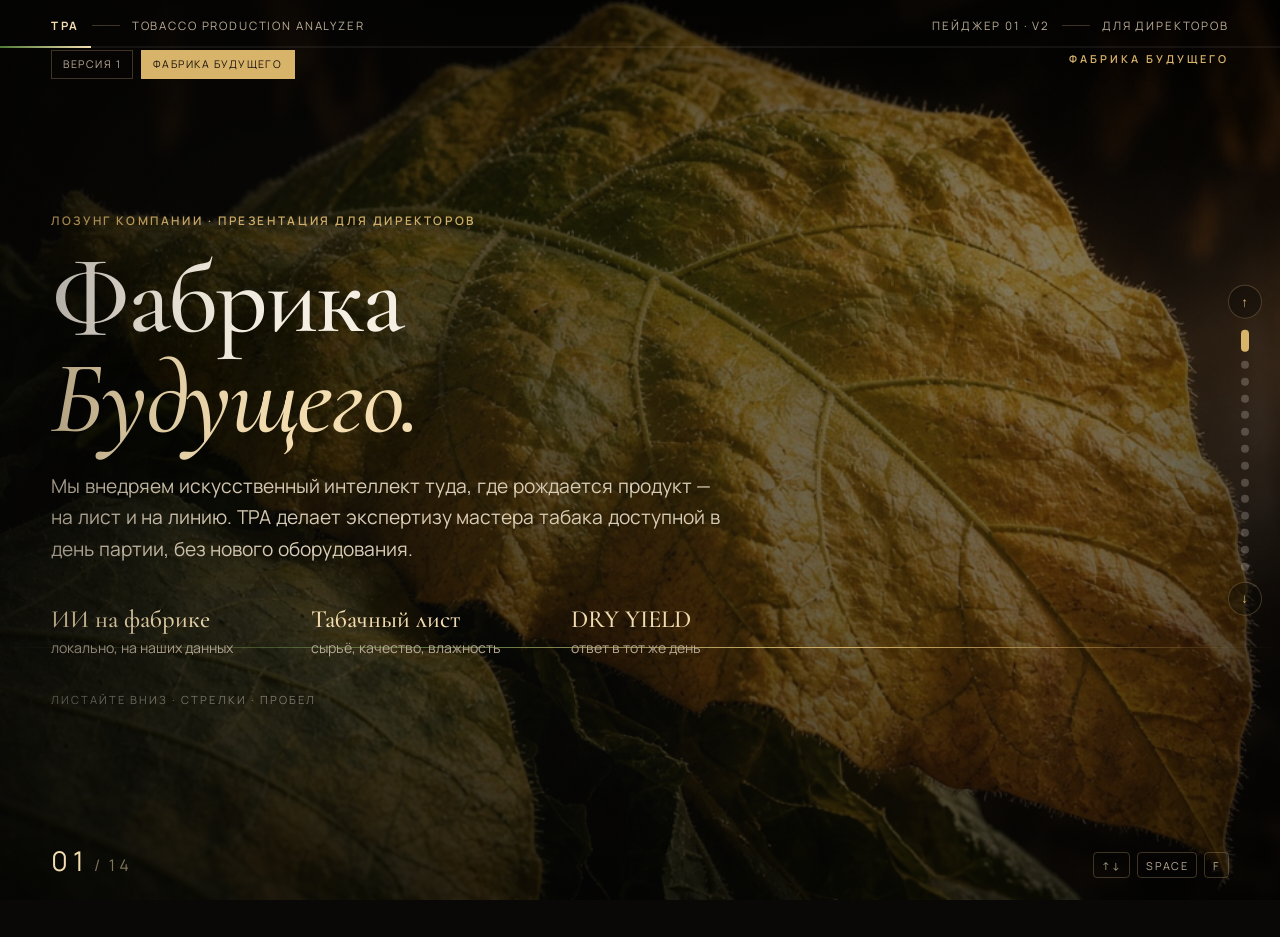
==== fabrika-buduschego.html @ acddf552 "Add Factory of the Future director deck with tobacco-leaf photography Second HTML version sells TPA " ====
<!DOCTYPE html>
<html lang="ru">
  <head>
    <meta charset="UTF-8" />
    <meta name="viewport" content="width=device-width, initial-scale=1.0" />
    <title>TPA · Фабрика Будущего · Для директоров</title>
    <meta
      name="description"
      content="Фабрика Будущего: TPA внедряет искусственный интеллект на табачной фабрике. Опыт чтения листа — в один клик."
    />
    <link rel="preconnect" href="https://fonts.googleapis.com" />
    <link rel="preconnect" href="https://fonts.gstatic.com" crossorigin />
    <link
      href="https://fonts.googleapis.com/css2?family=Cormorant+Garamond:ital,wght@0,400;0,500;0,600;0,700;1,400;1,500&family=Manrope:wght@400;500;600;700&display=swap"
      rel="stylesheet"
    />
    <link rel="stylesheet" href="assets/css/pager.css" />
    <link rel="stylesheet" href="assets/css/pager-future.css" />
    <link
      rel="icon"
      href="data:image/svg+xml,%3Csvg xmlns='http://www.w3.org/2000/svg' viewBox='0 0 64 64'%3E%3Crect width='64' height='64' rx='10' fill='%23090806'/%3E%3Ctext x='32' y='42' text-anchor='middle' font-family='Georgia' font-size='22' fill='%23d4b07a'%3ETPA%3C/text%3E%3C/svg%3E"
    />
  </head>
  <body class="future">
    <div class="noise" aria-hidden="true"></div>
    <div class="vignette" aria-hidden="true"></div>

    <header class="chrome">
      <div class="chrome__brand">
        <span class="mark">TPA</span>
        <span class="chrome__sep"></span>
        <span>Tobacco Production Analyzer</span>
      </div>
      <div class="chrome__meta">
        <span>Пейджер 01 · v2</span>
        <span class="chrome__sep"></span>
        <span>Для директоров</span>
      </div>
      <div class="progress" aria-hidden="true">
        <i class="progress__bar"></i>
      </div>
    </header>

    <nav class="versions" aria-label="Версии презентации">
      <a href="index.html">Версия 1</a>
      <a href="fabrika-buduschego.html" class="is-on">Фабрика Будущего</a>
    </nav>
    <p class="slogan-mark">Фабрика Будущего</p>

    <aside class="rail" aria-label="Навигация по слайдам">
      <button class="rail__btn" data-nav="prev" aria-label="Предыдущий слайд">↑</button>
      <ol class="dots"></ol>
      <button class="rail__btn" data-nav="next" aria-label="Следующий слайд">↓</button>
    </aside>

    <div class="counter" aria-live="polite">
      <span class="counter__now">01</span>
      <span class="counter__slash">/</span>
      <span class="counter__all">13</span>
    </div>

    <main class="deck" id="deck">
      <section class="slide is-active" data-theme="hero" data-title="Фабрика Будущего">
        <div class="slide__bg kenburns bg2-hero"></div>
        <div class="slide__veil veil--heavy"></div>
        <div class="ai-line" aria-hidden="true"></div>
        <div class="slide__inner cover">
          <p class="eyebrow reveal" style="--d: 0.05s">Лозунг компании · Презентация для директоров</p>
          <h1 class="display reveal" style="--d: 0.16s">
            Фабрика<br /><em>Будущего.</em>
          </h1>
          <p class="lead reveal" style="--d: 0.34s">
            Мы внедряем искусственный интеллект туда, где рождается продукт — на лист и на линию.
            TPA делает экспертизу мастера табака доступной в день партии, без нового оборудования.
          </p>
          <div class="cover__meta reveal leaf-chip" style="--d: 0.5s">
            <div>
              <strong>ИИ на фабрике</strong>
              <span>локально, на наших данных</span>
            </div>
            <div>
              <strong>Табачный лист</strong>
              <span>сырьё, качество, влажность</span>
            </div>
            <div>
              <strong>DRY YIELD</strong>
              <span>ответ в тот же день</span>
            </div>
          </div>
          <p class="hint reveal" style="--d: 0.7s">Листайте вниз · стрелки · пробел</p>
        </div>
      </section>

      <section class="slide" data-theme="leaf" data-title="Лист">
        <div class="slide__bg kenburns bg2-field"></div>
        <div class="slide__veil veil--mid"></div>
        <div class="slide__inner split">
          <div>
            <p class="eyebrow reveal">01 · Мы табачная компания</p>
            <h2 class="reveal" style="--d: 0.12s">Всё начинается с листа.</h2>
            <p class="body reveal" style="--d: 0.24s">
              Происхождение, текстура, влажность, как лист ведёт себя в сушилке — это не «ещё один параметр».
              Это продукт. Фабрика Будущего умеет читать лист так же внимательно, как мастер, и делает это по каждой партии.
            </p>
          </div>
          <ul class="ticks reveal" style="--d: 0.32s">
            <li>Лист задаёт Yield ещё до входа на линию</li>
            <li>Одинаковое сырьё может быть переработано по-разному</li>
            <li>Вопрос «линия или лот?» должен закрываться за минуту</li>
            <li>ИИ не заменяет мастера — он несёт его глаз на каждую смену</li>
          </ul>
        </div>
      </section>

      <section class="slide" data-theme="problem" data-title="Типичный день">
        <div class="slide__bg kenburns bg2-cure"></div>
        <div class="slide__veil veil--mid"></div>
        <div class="slide__inner split">
          <div>
            <p class="eyebrow reveal">02 · Пока ИИ не включён</p>
            <h2 class="reveal" style="--d: 0.12s">Партия закончилась.<br />DRY Yield не в норме.</h2>
            <p class="body reveal" style="--d: 0.24s">
              Дальше знакомый цикл без искусственного интеллекта: база, Excel, поиск «той самой» партии, очередь к эксперту.
              Фабрика Будущего так не работает.
            </p>
          </div>
          <ol class="cycle reveal" style="--d: 0.32s">
            <li><span>01</span>Выгрузка и Excel</li>
            <li><span>02</span>Вспомнить, что смотреть на листе и на линии</li>
            <li><span>03</span>Спросить коллегу, если он в Control Room</li>
            <li class="cycle__fail"><span>04</span>Если нет — опыт листа начинается с нуля</li>
          </ol>
        </div>
      </section>

      <section class="slide" data-theme="paid" data-title="Данные">
        <div class="slide__bg kenburns slow bg2-ai"></div>
        <div class="slide__veil veil--heavy"></div>
        <div class="slide__inner">
          <p class="eyebrow reveal">03 · Инфраструктура уже есть</p>
          <h2 class="reveal" style="--d: 0.1s">Лист уже оцифрован.<br />ИИ его ещё не читает.</h2>
          <div class="stats">
            <article class="stat reveal" style="--d: 0.2s">
              <div class="stat__n" data-count="150" data-suffix="+">0</div>
              <p>параметров партии уже пишутся: сушка, влажность листа, газ, напыление, лоты</p>
            </article>
            <article class="stat reveal" style="--d: 0.32s">
              <div class="stat__n" data-count="15" data-prefix="~">0</div>
              <p>показателей смотрим глазами. Остальные 130+ — слепая зона Фабрики Будущего</p>
            </article>
            <article class="stat reveal" style="--d: 0.44s">
              <div class="stat__n muted-n">AI</div>
              <p>TPA ставит локальную модель на эти данные — без облака и без нового железа</p>
            </article>
          </div>
        </div>
      </section>

      <section class="slide" data-theme="gap" data-title="Три элемента">
        <div class="slide__veil veil--solid"></div>
        <div class="slide__inner">
          <p class="eyebrow reveal">04 · Формула Фабрики Будущего</p>
          <h2 class="reveal" style="--d: 0.12s">Лист. Данные. Искусственный интеллект.</h2>
          <div class="triad">
            <article class="card reveal" style="--d: 0.22s">
              <span class="card__k">01</span>
              <h3>Табачный лист</h3>
              <p>Лоты, происхождение, текстура, влажность. То, из чего делается Yield и качество.</p>
            </article>
            <article class="card reveal" style="--d: 0.34s">
              <span class="card__k">02</span>
              <h3>Данные линии</h3>
              <p>PSS4, кубы ODC, PPL — уже оплачены. 150+ параметров по каждой партии.</p>
            </article>
            <article class="card card--gold reveal" style="--d: 0.46s">
              <span class="card__k">03</span>
              <h3>TPA · ИИ</h3>
              <p>Соединяет лист и линию. Отвечает как коллега: гипотеза, исключения, уверенность.</p>
            </article>
          </div>
        </div>
      </section>

      <section class="slide" data-theme="what" data-title="ИИ на фабрике">
        <div class="slide__bg kenburns bg2-brief"></div>
        <div class="slide__veil veil--mid"></div>
        <div class="slide__inner split">
          <div>
            <p class="eyebrow reveal">05 · Как внедряем ИИ</p>
            <h2 class="reveal" style="--d: 0.12s">Не пилот в облаке. ИИ на рабочем месте цеха.</h2>
            <p class="body reveal" style="--d: 0.24s">
              TPA — локальное веб-приложение. Модель не уходит в интернет. Она видит партию, наши описания 150+ параметров,
              документы PR-OM и уроки мастеров по листу. Это и есть искусственный интеллект Фабрики Будущего.
            </p>
          </div>
          <ul class="ticks reveal" style="--d: 0.32s">
            <li>Запуск в браузере на рабочем месте</li>
            <li>Прямой доступ к MSSQL, PSS4, ODC, PPL</li>
            <li>Одна партия — один экран, включая лоты листа</li>
            <li>Сравнение 14 партий смеси за десять секунд</li>
            <li>AI-разбор на языке производства, не общих фраз</li>
          </ul>
        </div>
      </section>

      <section class="slide" data-theme="money" data-title="Четыре вопроса">
        <div class="slide__veil veil--solid"></div>
        <div class="slide__inner">
          <p class="eyebrow reveal">06 · Зачем ИИ директорам</p>
          <h2 class="reveal" style="--d: 0.1s">Четыре денежных вопроса вокруг листа.</h2>
          <p class="body reveal" style="--d: 0.2s">Фабрика Будущего отвечает на них в день партии — не в конце месяца.</p>
          <div class="quad">
            <article class="q reveal" style="--d: 0.26s">
              <em>01</em>
              <h3>DRY YIELD</h3>
              <p>Сколько листа дошло до выхода. Каждый потерянный пункт — сырьё, энергия, мощность.</p>
            </article>
            <article class="q reveal" style="--d: 0.36s">
              <em>02</em>
              <h3>Качество</h3>
              <p>Что на листе и на линии отличало партию от нормальных — по 150+ параметрам.</p>
            </article>
            <article class="q reveal" style="--d: 0.46s">
              <em>03</em>
              <h3>Влага листа</h3>
              <p>Если влагомер «уходит», сушка работает не по листу. Калибровка становится таблицей.</p>
            </article>
            <article class="q reveal" style="--d: 0.56s">
              <em>04</em>
              <h3>Лоты листа</h3>
              <p>«Линия виновата или сырьё?» Происхождение и текстура — рядом с процессом.</p>
            </article>
          </div>
        </div>
      </section>

      <section class="slide" data-theme="yield" data-title="DRY YIELD">
        <div class="slide__bg kenburns bg2-inspect"></div>
        <div class="slide__veil veil--mid"></div>
        <div class="slide__inner split">
          <div>
            <p class="eyebrow reveal">07 · Главный KPI цеха</p>
            <h2 class="reveal" style="--d: 0.12s">ИИ читает Yield, пока лист ещё в памяти смены.</h2>
            <p class="body reveal" style="--d: 0.24s">
              Соотношение полученного табака (к 0% влажности) к загруженному листу. TPA показывает отклонение, гипотезу
              и основания — пока открывается браузер.
            </p>
          </div>
          <ul class="ticks reveal" style="--d: 0.3s">
            <li>Yield партии сразу в списке, не в месячном отчёте</li>
            <li>ИИ говорит, где мы от цели смеси</li>
            <li>Связи секций и параметры вне цели — не гадание</li>
            <li>Отдельно: что точно не причина</li>
            <li>Сравнение с хорошей партией того же листа</li>
          </ul>
        </div>
      </section>

      <section class="slide" data-theme="pillars" data-title="Качество · Влага · Лоты">
        <div class="slide__veil veil--solid"></div>
        <div class="slide__inner">
          <p class="eyebrow reveal">08 · Три рычага на листе</p>
          <h2 class="reveal" style="--d: 0.1s">Качество. Влажность. Происхождение.</h2>
          <div class="pillars">
            <article class="pillar reveal" style="--d: 0.2s">
              <div class="pillar__photo bg2-inspect"></div>
              <h3>Качество листа</h3>
              <p>
                Цели В ЦЕЛИ / ВНЕ ЦЕЛИ. Ручные правки оператора помечены. Проблемная партия сравнивается с эталонной —
                только значимые отличия.
              </p>
            </article>
            <article class="pillar reveal" style="--d: 0.34s">
              <div class="pillar__photo bg2-moisture"></div>
              <h3>Влажность листа</h3>
              <p>
                Пробы тримовки против лаборатории QA. Расхождение от 0,2% — уже величина коррекции влагомера.
                Тихий параметр, который двигает и качество, и Yield.
              </p>
            </article>
            <article class="pillar reveal" style="--d: 0.48s">
              <div class="pillar__photo bg2-lots"></div>
              <h3>Лоты листа</h3>
              <p>
                Происхождение, текстура, вес — в той же таблице, что процесс. Сначала «лист был одинаковым?»,
                потом технические причины.
              </p>
            </article>
          </div>
        </div>
      </section>

      <section class="slide" data-theme="shift" data-title="Было / Стало">
        <div class="slide__veil veil--solid"></div>
        <div class="slide__inner">
          <p class="eyebrow reveal">09 · Что меняет ИИ</p>
          <h2 class="reveal" style="--d: 0.1s">Мастер листа больше не заложника календаря.</h2>
          <div class="table reveal" style="--d: 0.22s">
            <div class="table__head">
              <span>Было</span>
              <span>Фабрика Будущего</span>
            </div>
            <div class="table__row">
              <span>30–60 минут на подготовку данных</span>
              <span>1 клик, секунды</span>
            </div>
            <div class="table__row">
              <span>Сравнение партий — часы в Excel</span>
              <span>1–2 минуты, включая AI и экспорт</span>
            </div>
            <div class="table__row">
              <span>«Что смотреть на листе?» — спросить эксперта</span>
              <span>ИИ сам расставляет приоритеты</span>
            </div>
            <div class="table__row">
              <span>Ответ, когда эксперт свободен</span>
              <span>Ответ в любой момент, с аргументами</span>
            </div>
            <div class="table__row">
              <span>Знание листа живёт в двух-трёх головах</span>
              <span>Полный лог анализов и уроков</span>
            </div>
            <div class="table__row">
              <span>Новичок 3–6 месяцев нащупывает базу</span>
              <span>Система объясняет лист и линию в работе</span>
            </div>
          </div>
        </div>
      </section>

      <section class="slide" data-theme="steps" data-title="Три шага">
        <div class="slide__bg kenburns bg2-ai"></div>
        <div class="slide__veil veil--heavy"></div>
        <div class="slide__inner">
          <p class="eyebrow reveal">10 · Как ИИ работает в смене</p>
          <h2 class="reveal" style="--d: 0.1s">Три шага. Лист и линия на одном экране.</h2>
          <div class="steps">
            <article class="step reveal" style="--d: 0.22s">
              <span>01</span>
              <h3>Вижу партию и лист</h3>
              <p>
                Период, смесь, партия. Секции линии, цель PPL, ручные правки, лоты листа, пробы влагомеров. Ноль запросов.
              </p>
            </article>
            <article class="step reveal" style="--d: 0.36s">
              <span>02</span>
              <h3>Сравниваю за секунды</h3>
              <p>
                Две, пять, четырнадцать партий. Отличия по процессу и по сырью. Полдня Excel — десять секунд.
              </p>
            </article>
            <article class="step reveal" style="--d: 0.5s">
              <span>03</span>
              <h3>Спрашиваю ИИ как коллегу</h3>
              <p>
                Локальная модель + описания параметров + уроки по листу. Гипотеза, исключения, уверенность. Без выдумок.
              </p>
            </article>
          </div>
        </div>
      </section>

      <section class="slide" data-theme="trust" data-title="Доверие">
        <div class="slide__bg kenburns bg2-brief"></div>
        <div class="slide__veil veil--mid"></div>
        <div class="slide__inner">
          <p class="eyebrow reveal">11 · ИИ, которому можно отдать смену</p>
          <h2 class="reveal" style="--d: 0.1s">Он понимает производство — потому что учится на нашем листе.</h2>
          <div class="triad">
            <article class="card reveal" style="--d: 0.22s">
              <span class="card__k">I</span>
              <h3>Не из интернета</h3>
              <p>Нет доступа в сеть. Только эта партия, наши правила, наши описания листа и наши уроки.</p>
            </article>
            <article class="card reveal" style="--d: 0.34s">
              <span class="card__k">II</span>
              <h3>Не чёрный ящик</h3>
              <p>У каждой гипотезы — параметры-основания. Анализ воспроизводим. Данные сохранены.</p>
            </article>
            <article class="card card--gold reveal" style="--d: 0.46s">
              <span class="card__k">III</span>
              <h3>Судья — мастер</h3>
              <p>
                Любой вывод можно поправить. Подтверждённые уроки входят в базу. Через месяц ИИ знает наши типовые
                проблемы по листу лучше нового сотрудника.
              </p>
            </article>
          </div>
        </div>
      </section>

      <section class="slide" data-theme="road" data-title="Дальше">
        <div class="slide__veil veil--solid"></div>
        <div class="slide__inner split road">
          <div>
            <p class="eyebrow reveal">12 · Дорожная карта Фабрики Будущего</p>
            <h2 class="reveal" style="--d: 0.1s">Сначала быстрый разбор. Затем ИИ, который предупреждает.</h2>
            <p class="body reveal" style="--d: 0.22s">
              Все шаги — на уже собранных данных листа и линии. Не новое железо. Фокус интеллекта.
            </p>
          </div>
          <ol class="roadmap reveal" style="--d: 0.3s">
            <li>
              <strong>Прогноз DRY Yield в середине партии</strong>
              <span>пока лист ещё можно спасти</span>
            </li>
            <li>
              <strong>Контроль стабильности</strong>
              <span>дрейф параметров до брака</span>
            </li>
            <li>
              <strong>Скрытые зависимости листа и линии</strong>
              <span>какие из 150+ параметров двигают Yield</span>
            </li>
            <li>
              <strong>Перенос удачной комбинации</strong>
              <span>на следующую партию с тем же сырьём</span>
            </li>
            <li>
              <strong>IS / ET и Kitchen</strong>
              <span>досыпки, соусы и ароматы — уже есть в данных</span>
            </li>
          </ol>
        </div>
      </section>

      <section class="slide" data-theme="close" data-title="Решение">
        <div class="slide__bg kenburns bg2-factory"></div>
        <div class="slide__veil veil--heavy"></div>
        <div class="ai-line" aria-hidden="true"></div>
        <p class="watermark" aria-hidden="true">Фабрика Будущего</p>
        <div class="slide__inner cover cover--end">
          <p class="eyebrow reveal">Решение</p>
          <h2 class="display reveal" style="--d: 0.12s">
            Фабрика Будущего<br />начинается с листа.<br /><em>Включим ИИ?</em>
          </h2>
          <p class="lead reveal" style="--d: 0.3s">
            Отдельного периода обучения нет: каждый разобранный кейс по нашему табаку делает модель точнее.
            Данные уже на линии. Лист уже в цехе. Осталось соединить.
          </p>
          <div class="cta-row reveal" style="--d: 0.46s">
            <div class="cta-chip">Локальный ИИ</div>
            <div class="cta-chip">Табачный лист</div>
            <div class="cta-chip">Без нового оборудования</div>
          </div>
          <p class="sign reveal" style="--d: 0.62s">TPA · Фабрика Будущего · Пейджер 1 · v2</p>
        </div>
      </section>
    </main>

    <div class="keys" aria-hidden="true">
      <span>↑↓</span>
      <span>Space</span>
      <span>F</span>
    </div>

    <script src="assets/js/pager.js"></script>
  </body>
</html>
---- assets/css/pager.css ----
:root {
  --bg: #090806;
  --ink: #f6efe3;
  --muted: #b9ab96;
  --gold: #d4b07a;
  --gold-2: #f0d7a8;
  --line: rgba(212, 176, 122, 0.28);
  --glass: rgba(12, 10, 8, 0.55);
  --ease: cubic-bezier(0.22, 1, 0.36, 1);
  --pad: clamp(1.4rem, 4vw, 4.2rem);
}

* {
  box-sizing: border-box;
  margin: 0;
  padding: 0;
}

html,
body {
  height: 100%;
  background: var(--bg);
  color: var(--ink);
  font-family: Manrope, "Segoe UI", sans-serif;
  overflow: hidden;
}

body {
  -webkit-font-smoothing: antialiased;
}

.noise,
.vignette {
  position: fixed;
  inset: 0;
  pointer-events: none;
  z-index: 40;
}

.noise {
  opacity: 0.07;
  background-image: url("data:image/svg+xml,%3Csvg viewBox='0 0 200 200' xmlns='http://www.w3.org/2000/svg'%3E%3Cfilter id='n'%3E%3CfeTurbulence type='fractalNoise' baseFrequency='.85' numOctaves='4' stitchTiles='stitch'/%3E%3C/filter%3E%3Crect width='100%25' height='100%25' filter='url(%23n)'/%3E%3C/svg%3E");
  mix-blend-mode: overlay;
}

.vignette {
  box-shadow: inset 0 0 18vw 4vw rgba(0, 0, 0, 0.55);
}

.chrome {
  position: fixed;
  top: 0;
  left: 0;
  right: 0;
  z-index: 50;
  display: flex;
  justify-content: space-between;
  align-items: center;
  padding: 1.15rem var(--pad) 0.9rem;
  font-size: 0.72rem;
  letter-spacing: 0.16em;
  text-transform: uppercase;
  color: var(--muted);
}

.chrome__brand,
.chrome__meta {
  display: flex;
  align-items: center;
  gap: 0.75rem;
}

.mark {
  color: var(--gold-2);
  font-weight: 700;
  letter-spacing: 0.22em;
}

.chrome__sep {
  width: 28px;
  height: 1px;
  background: var(--line);
}

.versions {
  position: fixed;
  top: 3.15rem;
  left: var(--pad);
  z-index: 55;
  display: flex;
  gap: 0.45rem;
}

.versions a {
  text-decoration: none;
  color: var(--muted);
  border: 1px solid var(--line);
  padding: 0.38rem 0.7rem;
  font-size: 0.66rem;
  letter-spacing: 0.14em;
  text-transform: uppercase;
  background: rgba(9, 8, 6, 0.45);
  backdrop-filter: blur(8px);
}

.versions a.is-on {
  color: #1a140c;
  background: var(--gold);
  border-color: var(--gold);
}

.progress {
  position: absolute;
  left: 0;
  right: 0;
  bottom: 0;
  height: 2px;
  background: rgba(255, 255, 255, 0.06);
}

.progress__bar {
  display: block;
  height: 100%;
  width: 0;
  background: linear-gradient(90deg, #8a5a2b, var(--gold-2));
  transition: width 0.55s var(--ease);
}

.rail {
  position: fixed;
  right: 1.15rem;
  top: 50%;
  transform: translateY(-50%);
  z-index: 50;
  display: flex;
  flex-direction: column;
  align-items: center;
  gap: 0.7rem;
}

.rail__btn {
  width: 34px;
  height: 34px;
  border: 1px solid var(--line);
  background: rgba(9, 8, 6, 0.4);
  color: var(--gold);
  border-radius: 50%;
  cursor: pointer;
  transition: 0.3s var(--ease);
}

.rail__btn:hover {
  background: var(--gold);
  color: #1a140c;
}

.dots {
  list-style: none;
  display: flex;
  flex-direction: column;
  gap: 0.55rem;
}

.dots button {
  width: 8px;
  height: 8px;
  border-radius: 99px;
  border: 0;
  background: rgba(246, 239, 227, 0.22);
  cursor: pointer;
  transition: 0.35s var(--ease);
}

.dots button.is-on {
  height: 22px;
  background: var(--gold);
}

.counter {
  position: fixed;
  left: var(--pad);
  bottom: 1.3rem;
  z-index: 50;
  font-family: Manrope, "Segoe UI", sans-serif;
  font-variant-numeric: tabular-nums;
  letter-spacing: 0.12em;
  color: var(--gold-2);
}

.counter__now {
  font-size: 1.7rem;
}

.counter__slash,
.counter__all {
  opacity: 0.5;
  font-size: 1rem;
}

.keys {
  position: fixed;
  right: var(--pad);
  bottom: 1.35rem;
  z-index: 50;
  display: flex;
  gap: 0.45rem;
  font-size: 0.68rem;
  letter-spacing: 0.14em;
  text-transform: uppercase;
  color: var(--muted);
}

.keys span {
  border: 1px solid var(--line);
  padding: 0.28rem 0.5rem;
  border-radius: 4px;
}

.deck {
  position: relative;
  height: 100%;
}

.slide {
  position: absolute;
  inset: 0;
  opacity: 0;
  visibility: hidden;
  transform: scale(1.04) translateY(18px);
  transition:
    opacity 0.7s var(--ease),
    transform 0.85s var(--ease),
    visibility 0.7s;
  overflow: hidden;
}

.slide.is-active {
  opacity: 1;
  visibility: visible;
  transform: none;
  z-index: 2;
}

.slide.is-exit {
  opacity: 0;
  transform: scale(0.98) translateY(-16px);
}

.slide__bg,
.pillar__photo {
  background-color: #1a140f;
  background-position: center;
  background-size: cover;
  background-repeat: no-repeat;
}

.slide__bg {
  position: absolute;
  inset: -4%;
  filter: saturate(0.92) contrast(1.05);
}

.bg-hero {
  background-image: url("../img/hero-line.jpg");
}
.bg-unused {
  background-image: url("../img/unused-data.jpg");
}
.bg-connector {
  background-image: url("../img/connector.jpg");
}
.bg-ai {
  background-image: url("../img/ai-brief.jpg");
}
.bg-yield {
  background-image: url("../img/dry-yield.jpg");
}
.bg-quality {
  background-image: url("../img/quality.jpg");
}
.bg-moisture {
  background-image: url("../img/moisture.jpg");
}
.bg-lots {
  background-image: url("../img/lots.jpg");
}
.bg-plant {
  background-image: url("../img/plant-dusk.jpg");
}

.kenburns {
  animation: ken 22s ease-in-out infinite alternate;
}

.kenburns.slow {
  animation-duration: 32s;
}

@keyframes ken {
  from {
    transform: scale(1.04) translate3d(-1.2%, 0, 0);
  }
  to {
    transform: scale(1.14) translate3d(1.4%, -1.2%, 0);
  }
}

.slide__veil {
  position: absolute;
  inset: 0;
}

.veil--heavy {
  background:
    linear-gradient(90deg, rgba(9, 8, 6, 0.78) 0%, rgba(9, 8, 6, 0.42) 54%, rgba(9, 8, 6, 0.22) 100%),
    linear-gradient(180deg, rgba(9, 8, 6, 0.22), rgba(9, 8, 6, 0.48));
}

.veil--mid {
  background:
    linear-gradient(105deg, rgba(9, 8, 6, 0.74) 0%, rgba(9, 8, 6, 0.4) 50%, rgba(9, 8, 6, 0.2) 100%);
}

.veil--solid {
  background:
    radial-gradient(1200px 700px at 80% 10%, rgba(154, 78, 42, 0.16), transparent 50%),
    linear-gradient(180deg, #0d0b08, #12100c 60%, #0a0907);
}

.slide__inner {
  position: relative;
  z-index: 2;
  height: 100%;
  padding: clamp(5.2rem, 10vh, 7.2rem) var(--pad) 4.4rem;
  display: flex;
  flex-direction: column;
  justify-content: center;
  max-width: 1360px;
}

.split {
  display: grid;
  grid-template-columns: 1.15fr 0.85fr;
  gap: clamp(1.5rem, 5vw, 4.5rem);
  align-items: center;
}

.cover {
  max-width: 980px;
}

.eyebrow {
  color: var(--gold);
  letter-spacing: 0.22em;
  text-transform: uppercase;
  font-size: 0.74rem;
  font-weight: 600;
  margin-bottom: 1.15rem;
}

h1,
h2,
.display {
  font-family: "Cormorant Garamond", Georgia, serif;
  font-weight: 500;
  line-height: 0.98;
  letter-spacing: -0.02em;
}

.display {
  font-size: clamp(3.4rem, 8vw, 7.4rem);
  margin-bottom: 1.4rem;
}

h2 {
  font-size: clamp(2.3rem, 5vw, 4.3rem);
  margin-bottom: 1.1rem;
}

.display,
h2 {
  text-shadow: 0 10px 40px rgba(0, 0, 0, 0.45);
}

em {
  font-style: italic;
  color: var(--gold-2);
}

.lead,
.body {
  color: #d8cbb4;
  font-size: clamp(1.02rem, 1.5vw, 1.22rem);
  line-height: 1.65;
  max-width: 42rem;
  word-spacing: 0.04em;
}

.cover__meta {
  display: grid;
  grid-template-columns: repeat(3, minmax(0, 1fr));
  gap: 1.2rem;
  margin-top: 2.4rem;
  max-width: 760px;
}

.cover__meta strong {
  display: block;
  font-family: "Cormorant Garamond", Georgia, serif;
  font-size: 1.55rem;
  color: var(--gold-2);
  font-weight: 500;
}

.cover__meta span {
  display: block;
  margin-top: 0.25rem;
  color: var(--muted);
  font-size: 0.88rem;
}

.hint,
.sign {
  margin-top: 2.2rem;
  letter-spacing: 0.18em;
  text-transform: uppercase;
  font-size: 0.7rem;
  color: rgba(246, 239, 227, 0.45);
}

.cycle {
  list-style: none;
  border-left: 1px solid var(--line);
}

.cycle li {
  display: flex;
  gap: 1rem;
  align-items: center;
  padding: 0.95rem 0 0.95rem 1.2rem;
  border-bottom: 1px solid rgba(212, 176, 122, 0.12);
  font-size: 1.02rem;
}

.cycle span {
  font-family: "Cormorant Garamond", Georgia, serif;
  color: var(--gold);
  width: 1.6rem;
}

.cycle__fail {
  color: #f0d0b0;
}

.stats {
  display: grid;
  grid-template-columns: repeat(3, 1fr);
  gap: 1.2rem;
  margin-top: 2.3rem;
}

.stat,
.card,
.q,
.pillar,
.step {
  background: rgba(255, 255, 255, 0.03);
  border: 1px solid var(--line);
  padding: 1.35rem 1.3rem 1.25rem;
  backdrop-filter: blur(10px);
}

.stat__n,
.muted-n {
  font-family: "Cormorant Garamond", Georgia, serif;
  font-size: clamp(3rem, 6vw, 4.6rem);
  line-height: 0.9;
  color: var(--gold-2);
  margin-bottom: 0.85rem;
}

.stat p,
.card p,
.q p,
.pillar p,
.step p {
  color: var(--muted);
  line-height: 1.55;
  font-size: 0.95rem;
}

.triad,
.quad,
.pillars,
.steps {
  display: grid;
  gap: 1rem;
  margin-top: 1.8rem;
}

.triad {
  grid-template-columns: repeat(3, 1fr);
}

.quad {
  grid-template-columns: repeat(4, 1fr);
}

.card__k,
.q em,
.step span {
  display: block;
  color: var(--gold);
  letter-spacing: 0.16em;
  font-size: 0.78rem;
  margin-bottom: 0.85rem;
  font-style: normal;
}

h3 {
  font-family: "Cormorant Garamond", Georgia, serif;
  font-size: 1.7rem;
  font-weight: 500;
  margin-bottom: 0.65rem;
}

.card--gold {
  background: linear-gradient(180deg, rgba(212, 176, 122, 0.16), rgba(212, 176, 122, 0.05));
  border-color: rgba(240, 215, 168, 0.45);
}

.ticks {
  list-style: none;
  display: grid;
  gap: 0.85rem;
}

.ticks li {
  position: relative;
  padding: 0.85rem 0.9rem 0.85rem 2.3rem;
  border: 1px solid var(--line);
  background: var(--glass);
}

.ticks li::before {
  content: "";
  position: absolute;
  left: 0.9rem;
  top: 1.15rem;
  width: 8px;
  height: 8px;
  border-radius: 50%;
  background: var(--gold);
  box-shadow: 0 0 12px var(--gold);
}

.pillars {
  grid-template-columns: repeat(3, 1fr);
}

.pillar {
  padding: 0;
  overflow: hidden;
}

.pillar__photo {
  height: 170px;
  filter: saturate(0.95);
}

.pillar h3,
.pillar p {
  padding-left: 1.15rem;
  padding-right: 1.15rem;
}

.pillar h3 {
  margin-top: 1.05rem;
}

.pillar p {
  padding-bottom: 1.2rem;
}

.table {
  margin-top: 1.5rem;
  border: 1px solid var(--line);
}

.table__head,
.table__row {
  display: grid;
  grid-template-columns: 1fr 1fr;
}

.table__head {
  padding: 0.85rem 1.2rem;
  letter-spacing: 0.16em;
  text-transform: uppercase;
  font-size: 0.72rem;
  color: var(--gold);
  background: rgba(212, 176, 122, 0.08);
}

.table__row {
  padding: 0.95rem 1.2rem;
  border-top: 1px solid rgba(212, 176, 122, 0.12);
  color: var(--muted);
}

.table__row span:last-child {
  color: var(--ink);
}

.steps {
  grid-template-columns: repeat(3, 1fr);
}

.step span {
  font-family: "Cormorant Garamond", Georgia, serif;
  font-size: 1.8rem;
  letter-spacing: 0.08em;
}

.roadmap {
  list-style: none;
}

.roadmap li {
  padding: 0.9rem 0;
  border-bottom: 1px solid rgba(212, 176, 122, 0.14);
  display: grid;
  gap: 0.2rem;
}

.roadmap strong {
  font-family: "Cormorant Garamond", Georgia, serif;
  font-size: 1.35rem;
  font-weight: 500;
}

.roadmap span {
  color: var(--muted);
  font-size: 0.92rem;
}

.cta-row {
  display: flex;
  flex-wrap: wrap;
  gap: 0.7rem;
  margin-top: 2rem;
}

.cta-chip {
  border: 1px solid var(--gold);
  color: var(--gold-2);
  padding: 0.7rem 1rem;
  letter-spacing: 0.12em;
  text-transform: uppercase;
  font-size: 0.72rem;
}

.reveal {
  opacity: 0;
  transform: translateY(22px);
  filter: blur(6px);
  transition:
    opacity 0.8s var(--ease),
    transform 0.8s var(--ease),
    filter 0.8s var(--ease);
  transition-delay: var(--d, 0s);
}

.slide.is-active .reveal {
  opacity: 1;
  transform: none;
  filter: none;
}

@media (max-width: 980px) {
  .split,
  .stats,
  .triad,
  .quad,
  .pillars,
  .steps,
  .cover__meta,
  .table__head,
  .table__row {
    grid-template-columns: 1fr;
  }

  .rail,
  .keys {
    display: none;
  }

  .versions {
    top: auto;
    bottom: 3.4rem;
    left: 1rem;
  }

  .slide__inner {
    padding-top: 5.4rem;
    overflow: auto;
  }

  .pillar__photo {
    height: 140px;
  }

  .display {
    font-size: clamp(2.6rem, 12vw, 4rem);
  }
}
---- assets/css/pager-future.css ----
body.future {
  --gold: #d8b36a;
  --gold-2: #f3ddb0;
  --leaf: #8fbf6a;
}

.slogan-mark {
  position: fixed;
  right: var(--pad);
  top: 3.2rem;
  z-index: 55;
  color: var(--gold);
  letter-spacing: 0.28em;
  text-transform: uppercase;
  font-size: 0.68rem;
  font-weight: 600;
}

.future .progress__bar {
  background: linear-gradient(90deg, #4f7a38, var(--gold-2));
}

.watermark {
  position: absolute;
  right: -2rem;
  bottom: 8%;
  font-family: "Cormorant Garamond", Georgia, serif;
  font-size: clamp(4rem, 12vw, 10rem);
  color: rgba(243, 221, 176, 0.05);
  letter-spacing: -0.04em;
  pointer-events: none;
  white-space: nowrap;
  transform: rotate(-8deg);
}

.ai-line {
  position: absolute;
  inset: auto 0 28% 0;
  height: 1px;
  background: linear-gradient(90deg, transparent, rgba(143, 191, 106, 0.55), var(--gold), transparent);
  animation: pulse 3.4s ease-in-out infinite;
  pointer-events: none;
}

@keyframes pulse {
  0%,
  100% {
    opacity: 0.25;
    transform: scaleX(0.85);
  }
  50% {
    opacity: 1;
    transform: scaleX(1);
  }
}

.bg2-hero {
  background-image: url("../img/v2/leaf-hero.jpg");
}
.bg2-field {
  background-image: url("../img/v2/leaf-field.jpg");
}
.bg2-inspect {
  background-image: url("../img/v2/leaf-inspect.jpg");
}
.bg2-cure {
  background-image: url("../img/v2/leaf-cure.jpg");
}
.bg2-ai {
  background-image: url("../img/v2/leaf-ai.jpg");
}
.bg2-lots {
  background-image: url("../img/v2/leaf-lots.jpg");
}
.bg2-moisture {
  background-image: url("../img/v2/leaf-moisture.jpg");
}
.bg2-factory {
  background-image: url("../img/v2/leaf-factory.jpg");
}
.bg2-brief {
  background-image: url("../img/v2/leaf-brief.jpg");
}

.future .card--gold {
  background: linear-gradient(180deg, rgba(143, 191, 106, 0.14), rgba(212, 176, 122, 0.08));
  border-color: rgba(143, 191, 106, 0.4);
}

.future .cta-chip {
  border-color: rgba(143, 191, 106, 0.65);
}

.leaf-chip strong {
  color: var(--gold-2);
}

@media (max-width: 980px) {
  .slogan-mark {
    display: none;
  }

  .versions {
    top: auto;
    bottom: 3.4rem;
    left: 1rem;
  }
}
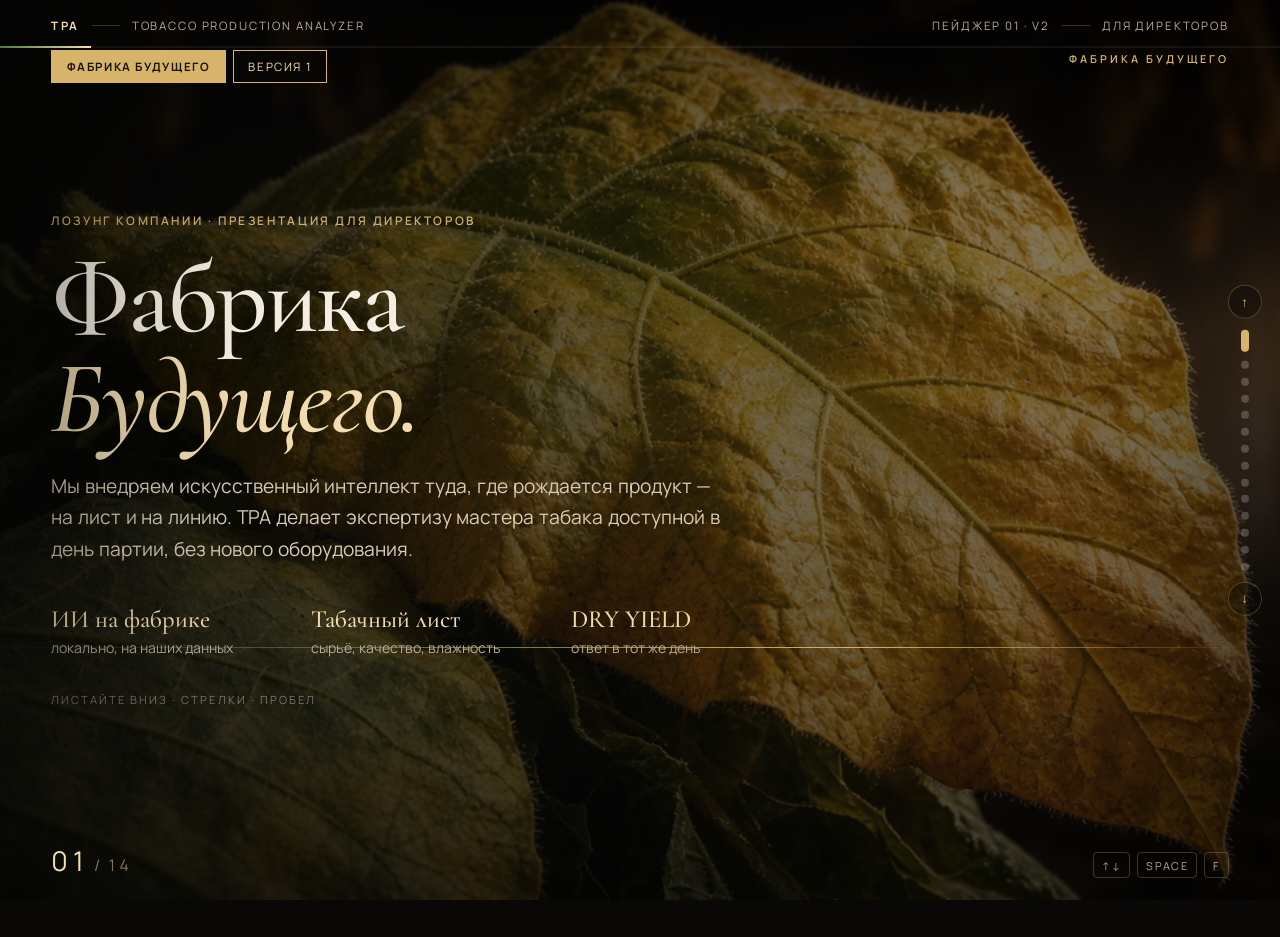
==== commit 4aea534f: "Make Factory of the Future the default presentation index.html now opens the tobacco-leaf / AI deck." ====
--- a/fabrika-buduschego.html
+++ b/fabrika-buduschego.html
@@ -2,458 +2,14 @@
 <html lang="ru">
   <head>
     <meta charset="UTF-8" />
-    <meta name="viewport" content="width=device-width, initial-scale=1.0" />
-    <title>TPA · Фабрика Будущего · Для директоров</title>
-    <meta
-      name="description"
-      content="Фабрика Будущего: TPA внедряет искусственный интеллект на табачной фабрике. Опыт чтения листа — в один клик."
-    />
-    <link rel="preconnect" href="https://fonts.googleapis.com" />
-    <link rel="preconnect" href="https://fonts.gstatic.com" crossorigin />
-    <link
-      href="https://fonts.googleapis.com/css2?family=Cormorant+Garamond:ital,wght@0,400;0,500;0,600;0,700;1,400;1,500&family=Manrope:wght@400;500;600;700&display=swap"
-      rel="stylesheet"
-    />
-    <link rel="stylesheet" href="assets/css/pager.css" />
-    <link rel="stylesheet" href="assets/css/pager-future.css" />
-    <link
-      rel="icon"
-      href="data:image/svg+xml,%3Csvg xmlns='http://www.w3.org/2000/svg' viewBox='0 0 64 64'%3E%3Crect width='64' height='64' rx='10' fill='%23090806'/%3E%3Ctext x='32' y='42' text-anchor='middle' font-family='Georgia' font-size='22' fill='%23d4b07a'%3ETPA%3C/text%3E%3C/svg%3E"
-    />
+    <meta http-equiv="refresh" content="0; url=index.html" />
+    <link rel="canonical" href="index.html" />
+    <title>TPA · Фабрика Будущего</title>
+    <script>
+      location.replace("index.html");
+    </script>
   </head>
-  <body class="future">
-    <div class="noise" aria-hidden="true"></div>
-    <div class="vignette" aria-hidden="true"></div>
-
-    <header class="chrome">
-      <div class="chrome__brand">
-        <span class="mark">TPA</span>
-        <span class="chrome__sep"></span>
-        <span>Tobacco Production Analyzer</span>
-      </div>
-      <div class="chrome__meta">
-        <span>Пейджер 01 · v2</span>
-        <span class="chrome__sep"></span>
-        <span>Для директоров</span>
-      </div>
-      <div class="progress" aria-hidden="true">
-        <i class="progress__bar"></i>
-      </div>
-    </header>
-
-    <nav class="versions" aria-label="Версии презентации">
-      <a href="index.html">Версия 1</a>
-      <a href="fabrika-buduschego.html" class="is-on">Фабрика Будущего</a>
-    </nav>
-    <p class="slogan-mark">Фабрика Будущего</p>
-
-    <aside class="rail" aria-label="Навигация по слайдам">
-      <button class="rail__btn" data-nav="prev" aria-label="Предыдущий слайд">↑</button>
-      <ol class="dots"></ol>
-      <button class="rail__btn" data-nav="next" aria-label="Следующий слайд">↓</button>
-    </aside>
-
-    <div class="counter" aria-live="polite">
-      <span class="counter__now">01</span>
-      <span class="counter__slash">/</span>
-      <span class="counter__all">13</span>
-    </div>
-
-    <main class="deck" id="deck">
-      <section class="slide is-active" data-theme="hero" data-title="Фабрика Будущего">
-        <div class="slide__bg kenburns bg2-hero"></div>
-        <div class="slide__veil veil--heavy"></div>
-        <div class="ai-line" aria-hidden="true"></div>
-        <div class="slide__inner cover">
-          <p class="eyebrow reveal" style="--d: 0.05s">Лозунг компании · Презентация для директоров</p>
-          <h1 class="display reveal" style="--d: 0.16s">
-            Фабрика<br /><em>Будущего.</em>
-          </h1>
-          <p class="lead reveal" style="--d: 0.34s">
-            Мы внедряем искусственный интеллект туда, где рождается продукт — на лист и на линию.
-            TPA делает экспертизу мастера табака доступной в день партии, без нового оборудования.
-          </p>
-          <div class="cover__meta reveal leaf-chip" style="--d: 0.5s">
-            <div>
-              <strong>ИИ на фабрике</strong>
-              <span>локально, на наших данных</span>
-            </div>
-            <div>
-              <strong>Табачный лист</strong>
-              <span>сырьё, качество, влажность</span>
-            </div>
-            <div>
-              <strong>DRY YIELD</strong>
-              <span>ответ в тот же день</span>
-            </div>
-          </div>
-          <p class="hint reveal" style="--d: 0.7s">Листайте вниз · стрелки · пробел</p>
-        </div>
-      </section>
-
-      <section class="slide" data-theme="leaf" data-title="Лист">
-        <div class="slide__bg kenburns bg2-field"></div>
-        <div class="slide__veil veil--mid"></div>
-        <div class="slide__inner split">
-          <div>
-            <p class="eyebrow reveal">01 · Мы табачная компания</p>
-            <h2 class="reveal" style="--d: 0.12s">Всё начинается с листа.</h2>
-            <p class="body reveal" style="--d: 0.24s">
-              Происхождение, текстура, влажность, как лист ведёт себя в сушилке — это не «ещё один параметр».
-              Это продукт. Фабрика Будущего умеет читать лист так же внимательно, как мастер, и делает это по каждой партии.
-            </p>
-          </div>
-          <ul class="ticks reveal" style="--d: 0.32s">
-            <li>Лист задаёт Yield ещё до входа на линию</li>
-            <li>Одинаковое сырьё может быть переработано по-разному</li>
-            <li>Вопрос «линия или лот?» должен закрываться за минуту</li>
-            <li>ИИ не заменяет мастера — он несёт его глаз на каждую смену</li>
-          </ul>
-        </div>
-      </section>
-
-      <section class="slide" data-theme="problem" data-title="Типичный день">
-        <div class="slide__bg kenburns bg2-cure"></div>
-        <div class="slide__veil veil--mid"></div>
-        <div class="slide__inner split">
-          <div>
-            <p class="eyebrow reveal">02 · Пока ИИ не включён</p>
-            <h2 class="reveal" style="--d: 0.12s">Партия закончилась.<br />DRY Yield не в норме.</h2>
-            <p class="body reveal" style="--d: 0.24s">
-              Дальше знакомый цикл без искусственного интеллекта: база, Excel, поиск «той самой» партии, очередь к эксперту.
-              Фабрика Будущего так не работает.
-            </p>
-          </div>
-          <ol class="cycle reveal" style="--d: 0.32s">
-            <li><span>01</span>Выгрузка и Excel</li>
-            <li><span>02</span>Вспомнить, что смотреть на листе и на линии</li>
-            <li><span>03</span>Спросить коллегу, если он в Control Room</li>
-            <li class="cycle__fail"><span>04</span>Если нет — опыт листа начинается с нуля</li>
-          </ol>
-        </div>
-      </section>
-
-      <section class="slide" data-theme="paid" data-title="Данные">
-        <div class="slide__bg kenburns slow bg2-ai"></div>
-        <div class="slide__veil veil--heavy"></div>
-        <div class="slide__inner">
-          <p class="eyebrow reveal">03 · Инфраструктура уже есть</p>
-          <h2 class="reveal" style="--d: 0.1s">Лист уже оцифрован.<br />ИИ его ещё не читает.</h2>
-          <div class="stats">
-            <article class="stat reveal" style="--d: 0.2s">
-              <div class="stat__n" data-count="150" data-suffix="+">0</div>
-              <p>параметров партии уже пишутся: сушка, влажность листа, газ, напыление, лоты</p>
-            </article>
-            <article class="stat reveal" style="--d: 0.32s">
-              <div class="stat__n" data-count="15" data-prefix="~">0</div>
-              <p>показателей смотрим глазами. Остальные 130+ — слепая зона Фабрики Будущего</p>
-            </article>
-            <article class="stat reveal" style="--d: 0.44s">
-              <div class="stat__n muted-n">AI</div>
-              <p>TPA ставит локальную модель на эти данные — без облака и без нового железа</p>
-            </article>
-          </div>
-        </div>
-      </section>
-
-      <section class="slide" data-theme="gap" data-title="Три элемента">
-        <div class="slide__veil veil--solid"></div>
-        <div class="slide__inner">
-          <p class="eyebrow reveal">04 · Формула Фабрики Будущего</p>
-          <h2 class="reveal" style="--d: 0.12s">Лист. Данные. Искусственный интеллект.</h2>
-          <div class="triad">
-            <article class="card reveal" style="--d: 0.22s">
-              <span class="card__k">01</span>
-              <h3>Табачный лист</h3>
-              <p>Лоты, происхождение, текстура, влажность. То, из чего делается Yield и качество.</p>
-            </article>
-            <article class="card reveal" style="--d: 0.34s">
-              <span class="card__k">02</span>
-              <h3>Данные линии</h3>
-              <p>PSS4, кубы ODC, PPL — уже оплачены. 150+ параметров по каждой партии.</p>
-            </article>
-            <article class="card card--gold reveal" style="--d: 0.46s">
-              <span class="card__k">03</span>
-              <h3>TPA · ИИ</h3>
-              <p>Соединяет лист и линию. Отвечает как коллега: гипотеза, исключения, уверенность.</p>
-            </article>
-          </div>
-        </div>
-      </section>
-
-      <section class="slide" data-theme="what" data-title="ИИ на фабрике">
-        <div class="slide__bg kenburns bg2-brief"></div>
-        <div class="slide__veil veil--mid"></div>
-        <div class="slide__inner split">
-          <div>
-            <p class="eyebrow reveal">05 · Как внедряем ИИ</p>
-            <h2 class="reveal" style="--d: 0.12s">Не пилот в облаке. ИИ на рабочем месте цеха.</h2>
-            <p class="body reveal" style="--d: 0.24s">
-              TPA — локальное веб-приложение. Модель не уходит в интернет. Она видит партию, наши описания 150+ параметров,
-              документы PR-OM и уроки мастеров по листу. Это и есть искусственный интеллект Фабрики Будущего.
-            </p>
-          </div>
-          <ul class="ticks reveal" style="--d: 0.32s">
-            <li>Запуск в браузере на рабочем месте</li>
-            <li>Прямой доступ к MSSQL, PSS4, ODC, PPL</li>
-            <li>Одна партия — один экран, включая лоты листа</li>
-            <li>Сравнение 14 партий смеси за десять секунд</li>
-            <li>AI-разбор на языке производства, не общих фраз</li>
-          </ul>
-        </div>
-      </section>
-
-      <section class="slide" data-theme="money" data-title="Четыре вопроса">
-        <div class="slide__veil veil--solid"></div>
-        <div class="slide__inner">
-          <p class="eyebrow reveal">06 · Зачем ИИ директорам</p>
-          <h2 class="reveal" style="--d: 0.1s">Четыре денежных вопроса вокруг листа.</h2>
-          <p class="body reveal" style="--d: 0.2s">Фабрика Будущего отвечает на них в день партии — не в конце месяца.</p>
-          <div class="quad">
-            <article class="q reveal" style="--d: 0.26s">
-              <em>01</em>
-              <h3>DRY YIELD</h3>
-              <p>Сколько листа дошло до выхода. Каждый потерянный пункт — сырьё, энергия, мощность.</p>
-            </article>
-            <article class="q reveal" style="--d: 0.36s">
-              <em>02</em>
-              <h3>Качество</h3>
-              <p>Что на листе и на линии отличало партию от нормальных — по 150+ параметрам.</p>
-            </article>
-            <article class="q reveal" style="--d: 0.46s">
-              <em>03</em>
-              <h3>Влага листа</h3>
-              <p>Если влагомер «уходит», сушка работает не по листу. Калибровка становится таблицей.</p>
-            </article>
-            <article class="q reveal" style="--d: 0.56s">
-              <em>04</em>
-              <h3>Лоты листа</h3>
-              <p>«Линия виновата или сырьё?» Происхождение и текстура — рядом с процессом.</p>
-            </article>
-          </div>
-        </div>
-      </section>
-
-      <section class="slide" data-theme="yield" data-title="DRY YIELD">
-        <div class="slide__bg kenburns bg2-inspect"></div>
-        <div class="slide__veil veil--mid"></div>
-        <div class="slide__inner split">
-          <div>
-            <p class="eyebrow reveal">07 · Главный KPI цеха</p>
-            <h2 class="reveal" style="--d: 0.12s">ИИ читает Yield, пока лист ещё в памяти смены.</h2>
-            <p class="body reveal" style="--d: 0.24s">
-              Соотношение полученного табака (к 0% влажности) к загруженному листу. TPA показывает отклонение, гипотезу
-              и основания — пока открывается браузер.
-            </p>
-          </div>
-          <ul class="ticks reveal" style="--d: 0.3s">
-            <li>Yield партии сразу в списке, не в месячном отчёте</li>
-            <li>ИИ говорит, где мы от цели смеси</li>
-            <li>Связи секций и параметры вне цели — не гадание</li>
-            <li>Отдельно: что точно не причина</li>
-            <li>Сравнение с хорошей партией того же листа</li>
-          </ul>
-        </div>
-      </section>
-
-      <section class="slide" data-theme="pillars" data-title="Качество · Влага · Лоты">
-        <div class="slide__veil veil--solid"></div>
-        <div class="slide__inner">
-          <p class="eyebrow reveal">08 · Три рычага на листе</p>
-          <h2 class="reveal" style="--d: 0.1s">Качество. Влажность. Происхождение.</h2>
-          <div class="pillars">
-            <article class="pillar reveal" style="--d: 0.2s">
-              <div class="pillar__photo bg2-inspect"></div>
-              <h3>Качество листа</h3>
-              <p>
-                Цели В ЦЕЛИ / ВНЕ ЦЕЛИ. Ручные правки оператора помечены. Проблемная партия сравнивается с эталонной —
-                только значимые отличия.
-              </p>
-            </article>
-            <article class="pillar reveal" style="--d: 0.34s">
-              <div class="pillar__photo bg2-moisture"></div>
-              <h3>Влажность листа</h3>
-              <p>
-                Пробы тримовки против лаборатории QA. Расхождение от 0,2% — уже величина коррекции влагомера.
-                Тихий параметр, который двигает и качество, и Yield.
-              </p>
-            </article>
-            <article class="pillar reveal" style="--d: 0.48s">
-              <div class="pillar__photo bg2-lots"></div>
-              <h3>Лоты листа</h3>
-              <p>
-                Происхождение, текстура, вес — в той же таблице, что процесс. Сначала «лист был одинаковым?»,
-                потом технические причины.
-              </p>
-            </article>
-          </div>
-        </div>
-      </section>
-
-      <section class="slide" data-theme="shift" data-title="Было / Стало">
-        <div class="slide__veil veil--solid"></div>
-        <div class="slide__inner">
-          <p class="eyebrow reveal">09 · Что меняет ИИ</p>
-          <h2 class="reveal" style="--d: 0.1s">Мастер листа больше не заложника календаря.</h2>
-          <div class="table reveal" style="--d: 0.22s">
-            <div class="table__head">
-              <span>Было</span>
-              <span>Фабрика Будущего</span>
-            </div>
-            <div class="table__row">
-              <span>30–60 минут на подготовку данных</span>
-              <span>1 клик, секунды</span>
-            </div>
-            <div class="table__row">
-              <span>Сравнение партий — часы в Excel</span>
-              <span>1–2 минуты, включая AI и экспорт</span>
-            </div>
-            <div class="table__row">
-              <span>«Что смотреть на листе?» — спросить эксперта</span>
-              <span>ИИ сам расставляет приоритеты</span>
-            </div>
-            <div class="table__row">
-              <span>Ответ, когда эксперт свободен</span>
-              <span>Ответ в любой момент, с аргументами</span>
-            </div>
-            <div class="table__row">
-              <span>Знание листа живёт в двух-трёх головах</span>
-              <span>Полный лог анализов и уроков</span>
-            </div>
-            <div class="table__row">
-              <span>Новичок 3–6 месяцев нащупывает базу</span>
-              <span>Система объясняет лист и линию в работе</span>
-            </div>
-          </div>
-        </div>
-      </section>
-
-      <section class="slide" data-theme="steps" data-title="Три шага">
-        <div class="slide__bg kenburns bg2-ai"></div>
-        <div class="slide__veil veil--heavy"></div>
-        <div class="slide__inner">
-          <p class="eyebrow reveal">10 · Как ИИ работает в смене</p>
-          <h2 class="reveal" style="--d: 0.1s">Три шага. Лист и линия на одном экране.</h2>
-          <div class="steps">
-            <article class="step reveal" style="--d: 0.22s">
-              <span>01</span>
-              <h3>Вижу партию и лист</h3>
-              <p>
-                Период, смесь, партия. Секции линии, цель PPL, ручные правки, лоты листа, пробы влагомеров. Ноль запросов.
-              </p>
-            </article>
-            <article class="step reveal" style="--d: 0.36s">
-              <span>02</span>
-              <h3>Сравниваю за секунды</h3>
-              <p>
-                Две, пять, четырнадцать партий. Отличия по процессу и по сырью. Полдня Excel — десять секунд.
-              </p>
-            </article>
-            <article class="step reveal" style="--d: 0.5s">
-              <span>03</span>
-              <h3>Спрашиваю ИИ как коллегу</h3>
-              <p>
-                Локальная модель + описания параметров + уроки по листу. Гипотеза, исключения, уверенность. Без выдумок.
-              </p>
-            </article>
-          </div>
-        </div>
-      </section>
-
-      <section class="slide" data-theme="trust" data-title="Доверие">
-        <div class="slide__bg kenburns bg2-brief"></div>
-        <div class="slide__veil veil--mid"></div>
-        <div class="slide__inner">
-          <p class="eyebrow reveal">11 · ИИ, которому можно отдать смену</p>
-          <h2 class="reveal" style="--d: 0.1s">Он понимает производство — потому что учится на нашем листе.</h2>
-          <div class="triad">
-            <article class="card reveal" style="--d: 0.22s">
-              <span class="card__k">I</span>
-              <h3>Не из интернета</h3>
-              <p>Нет доступа в сеть. Только эта партия, наши правила, наши описания листа и наши уроки.</p>
-            </article>
-            <article class="card reveal" style="--d: 0.34s">
-              <span class="card__k">II</span>
-              <h3>Не чёрный ящик</h3>
-              <p>У каждой гипотезы — параметры-основания. Анализ воспроизводим. Данные сохранены.</p>
-            </article>
-            <article class="card card--gold reveal" style="--d: 0.46s">
-              <span class="card__k">III</span>
-              <h3>Судья — мастер</h3>
-              <p>
-                Любой вывод можно поправить. Подтверждённые уроки входят в базу. Через месяц ИИ знает наши типовые
-                проблемы по листу лучше нового сотрудника.
-              </p>
-            </article>
-          </div>
-        </div>
-      </section>
-
-      <section class="slide" data-theme="road" data-title="Дальше">
-        <div class="slide__veil veil--solid"></div>
-        <div class="slide__inner split road">
-          <div>
-            <p class="eyebrow reveal">12 · Дорожная карта Фабрики Будущего</p>
-            <h2 class="reveal" style="--d: 0.1s">Сначала быстрый разбор. Затем ИИ, который предупреждает.</h2>
-            <p class="body reveal" style="--d: 0.22s">
-              Все шаги — на уже собранных данных листа и линии. Не новое железо. Фокус интеллекта.
-            </p>
-          </div>
-          <ol class="roadmap reveal" style="--d: 0.3s">
-            <li>
-              <strong>Прогноз DRY Yield в середине партии</strong>
-              <span>пока лист ещё можно спасти</span>
-            </li>
-            <li>
-              <strong>Контроль стабильности</strong>
-              <span>дрейф параметров до брака</span>
-            </li>
-            <li>
-              <strong>Скрытые зависимости листа и линии</strong>
-              <span>какие из 150+ параметров двигают Yield</span>
-            </li>
-            <li>
-              <strong>Перенос удачной комбинации</strong>
-              <span>на следующую партию с тем же сырьём</span>
-            </li>
-            <li>
-              <strong>IS / ET и Kitchen</strong>
-              <span>досыпки, соусы и ароматы — уже есть в данных</span>
-            </li>
-          </ol>
-        </div>
-      </section>
-
-      <section class="slide" data-theme="close" data-title="Решение">
-        <div class="slide__bg kenburns bg2-factory"></div>
-        <div class="slide__veil veil--heavy"></div>
-        <div class="ai-line" aria-hidden="true"></div>
-        <p class="watermark" aria-hidden="true">Фабрика Будущего</p>
-        <div class="slide__inner cover cover--end">
-          <p class="eyebrow reveal">Решение</p>
-          <h2 class="display reveal" style="--d: 0.12s">
-            Фабрика Будущего<br />начинается с листа.<br /><em>Включим ИИ?</em>
-          </h2>
-          <p class="lead reveal" style="--d: 0.3s">
-            Отдельного периода обучения нет: каждый разобранный кейс по нашему табаку делает модель точнее.
-            Данные уже на линии. Лист уже в цехе. Осталось соединить.
-          </p>
-          <div class="cta-row reveal" style="--d: 0.46s">
-            <div class="cta-chip">Локальный ИИ</div>
-            <div class="cta-chip">Табачный лист</div>
-            <div class="cta-chip">Без нового оборудования</div>
-          </div>
-          <p class="sign reveal" style="--d: 0.62s">TPA · Фабрика Будущего · Пейджер 1 · v2</p>
-        </div>
-      </section>
-    </main>
-
-    <div class="keys" aria-hidden="true">
-      <span>↑↓</span>
-      <span>Space</span>
-      <span>F</span>
-    </div>
-
-    <script src="assets/js/pager.js"></script>
+  <body>
+    <p><a href="index.html">Открыть презентацию «Фабрика Будущего»</a></p>
   </body>
 </html>
